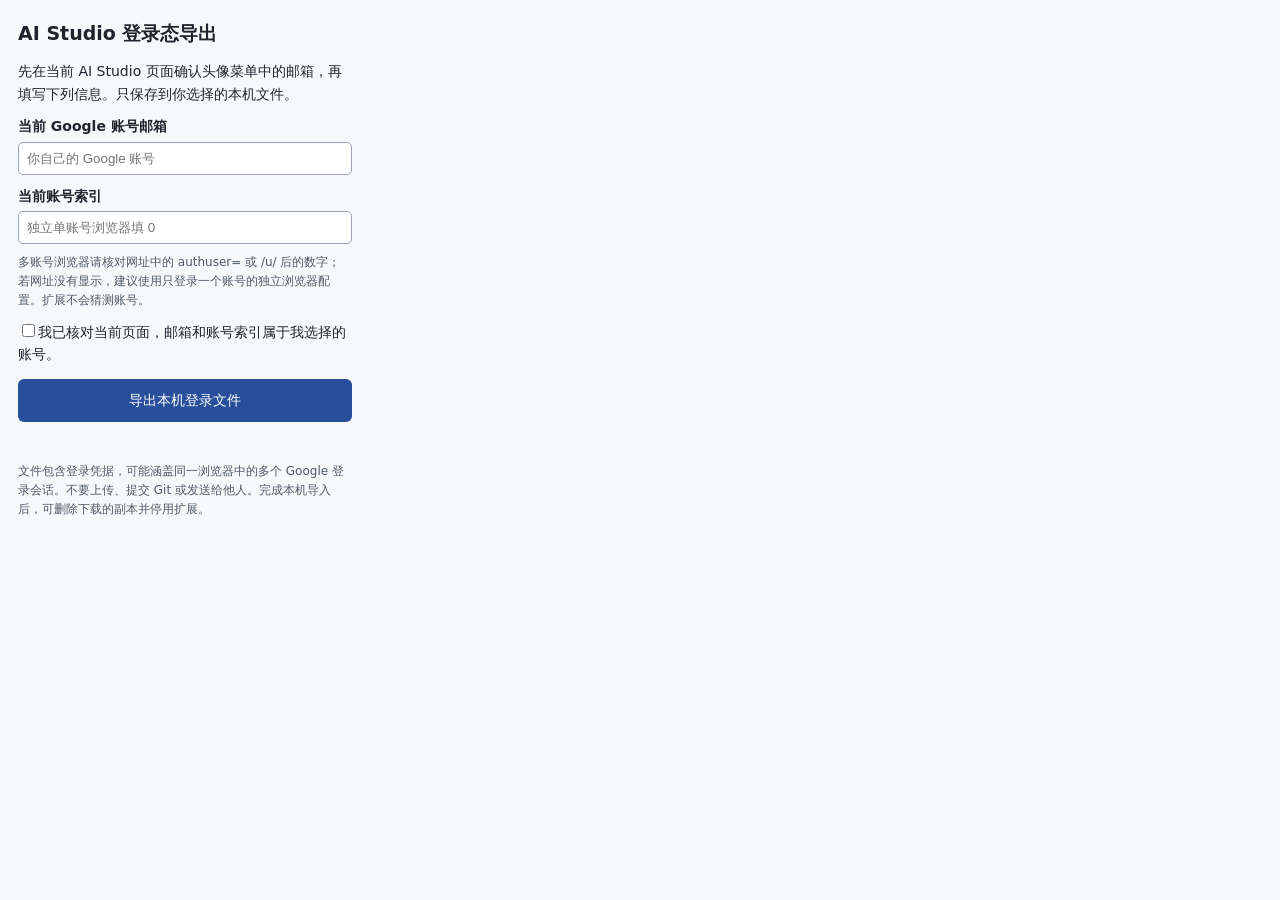
==== aistudio-session-extension/popup.html @ d2c09a98 "Add self-hosted AI Studio session backend with strict source routing" ====
<!doctype html>
<html lang="zh-CN">
<head>
  <meta charset="utf-8">
  <title>AI Studio 登录态导出</title>
  <link rel="stylesheet" href="popup.css">
</head>
<body>
  <h1>AI Studio 登录态导出</h1>
  <p>先在当前 AI Studio 页面确认头像菜单中的邮箱，再填写下列信息。只保存到你选择的本机文件。</p>
  <label for="email">当前 Google 账号邮箱</label>
  <input id="email" type="email" autocomplete="off" spellcheck="false" maxlength="254" placeholder="你自己的 Google 账号">
  <label for="account">当前账号索引</label>
  <input id="account" type="text" inputmode="numeric" autocomplete="off" maxlength="10" placeholder="独立单账号浏览器填 0">
  <p class="hint">多账号浏览器请核对网址中的 authuser= 或 /u/ 后的数字；若网址没有显示，建议使用只登录一个账号的独立浏览器配置。扩展不会猜测账号。</p>
  <label class="confirmation"><input id="confirmed" type="checkbox">我已核对当前页面，邮箱和账号索引属于我选择的账号。</label>
  <button id="export" type="button">导出本机登录文件</button>
  <p id="status" role="status" aria-live="polite"></p>
  <p class="hint">文件包含登录凭据，可能涵盖同一浏览器中的多个 Google 登录会话。不要上传、提交 Git 或发送给他人。完成本机导入后，可删除下载的副本并停用扩展。</p>
  <script src="session.js"></script>
  <script src="popup.js"></script>
</body>
</html>
---- aistudio-session-extension/popup.css ----
body { box-sizing: border-box; width: 370px; margin: 0; padding: 18px; font: 14px/1.6 system-ui, sans-serif; color: #20242c; background: #f7f8fa; }
h1 { margin: 0 0 12px; font-size: 19px; }
p { margin: 9px 0; }
label { display: block; margin-top: 10px; font-weight: 600; }
input:not([type="checkbox"]) { box-sizing: border-box; width: 100%; margin-top: 4px; padding: 8px; border: 1px solid #9ba3b0; border-radius: 5px; background: white; }
.confirmation { font-weight: 400; }
button { width: 100%; margin-top: 14px; padding: 10px; color: white; border: 0; border-radius: 6px; background: #284f9c; font: inherit; cursor: pointer; }
button:disabled { opacity: .55; cursor: wait; }
.hint { font-size: 12px; color: #505967; }
#status { min-height: 22px; font-weight: 600; }
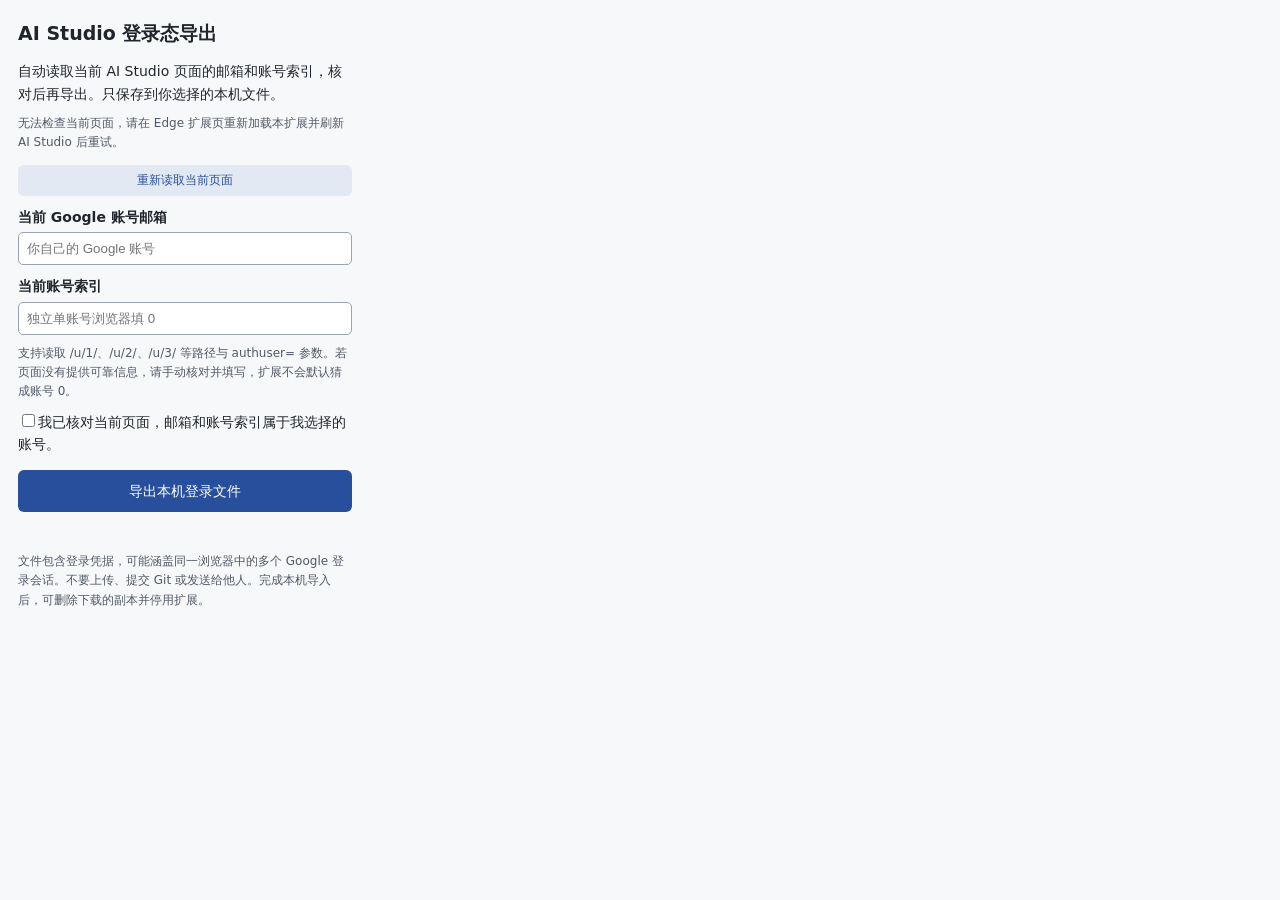
==== commit c499ba7a: "Verify live AI Studio routes and improve multi-account session import" ====
--- a/aistudio-session-extension/popup.html
+++ b/aistudio-session-extension/popup.html
@@ -7,12 +7,14 @@
 </head>
 <body>
   <h1>AI Studio 登录态导出</h1>
-  <p>先在当前 AI Studio 页面确认头像菜单中的邮箱，再填写下列信息。只保存到你选择的本机文件。</p>
+  <p>自动读取当前 AI Studio 页面的邮箱和账号索引，核对后再导出。只保存到你选择的本机文件。</p>
+  <p id="inspection" class="hint" role="status">正在读取当前页面身份信息……</p>
+  <button id="inspect" type="button">重新读取当前页面</button>
   <label for="email">当前 Google 账号邮箱</label>
   <input id="email" type="email" autocomplete="off" spellcheck="false" maxlength="254" placeholder="你自己的 Google 账号">
   <label for="account">当前账号索引</label>
   <input id="account" type="text" inputmode="numeric" autocomplete="off" maxlength="10" placeholder="独立单账号浏览器填 0">
-  <p class="hint">多账号浏览器请核对网址中的 authuser= 或 /u/ 后的数字；若网址没有显示，建议使用只登录一个账号的独立浏览器配置。扩展不会猜测账号。</p>
+  <p class="hint">支持读取 /u/1/、/u/2/、/u/3/ 等路径与 authuser= 参数。若页面没有提供可靠信息，请手动核对并填写，扩展不会默认猜成账号 0。</p>
   <label class="confirmation"><input id="confirmed" type="checkbox">我已核对当前页面，邮箱和账号索引属于我选择的账号。</label>
   <button id="export" type="button">导出本机登录文件</button>
   <p id="status" role="status" aria-live="polite"></p>
--- a/aistudio-session-extension/popup.css
+++ b/aistudio-session-extension/popup.css
@@ -6,5 +6,6 @@
 .confirmation { font-weight: 400; }
 button { width: 100%; margin-top: 14px; padding: 10px; color: white; border: 0; border-radius: 6px; background: #284f9c; font: inherit; cursor: pointer; }
 button:disabled { opacity: .55; cursor: wait; }
+#inspect { margin-top: 3px; padding: 6px; background: #e3e9f3; color: #284f9c; font-size: 12px; }
 .hint { font-size: 12px; color: #505967; }
 #status { min-height: 22px; font-weight: 600; }
